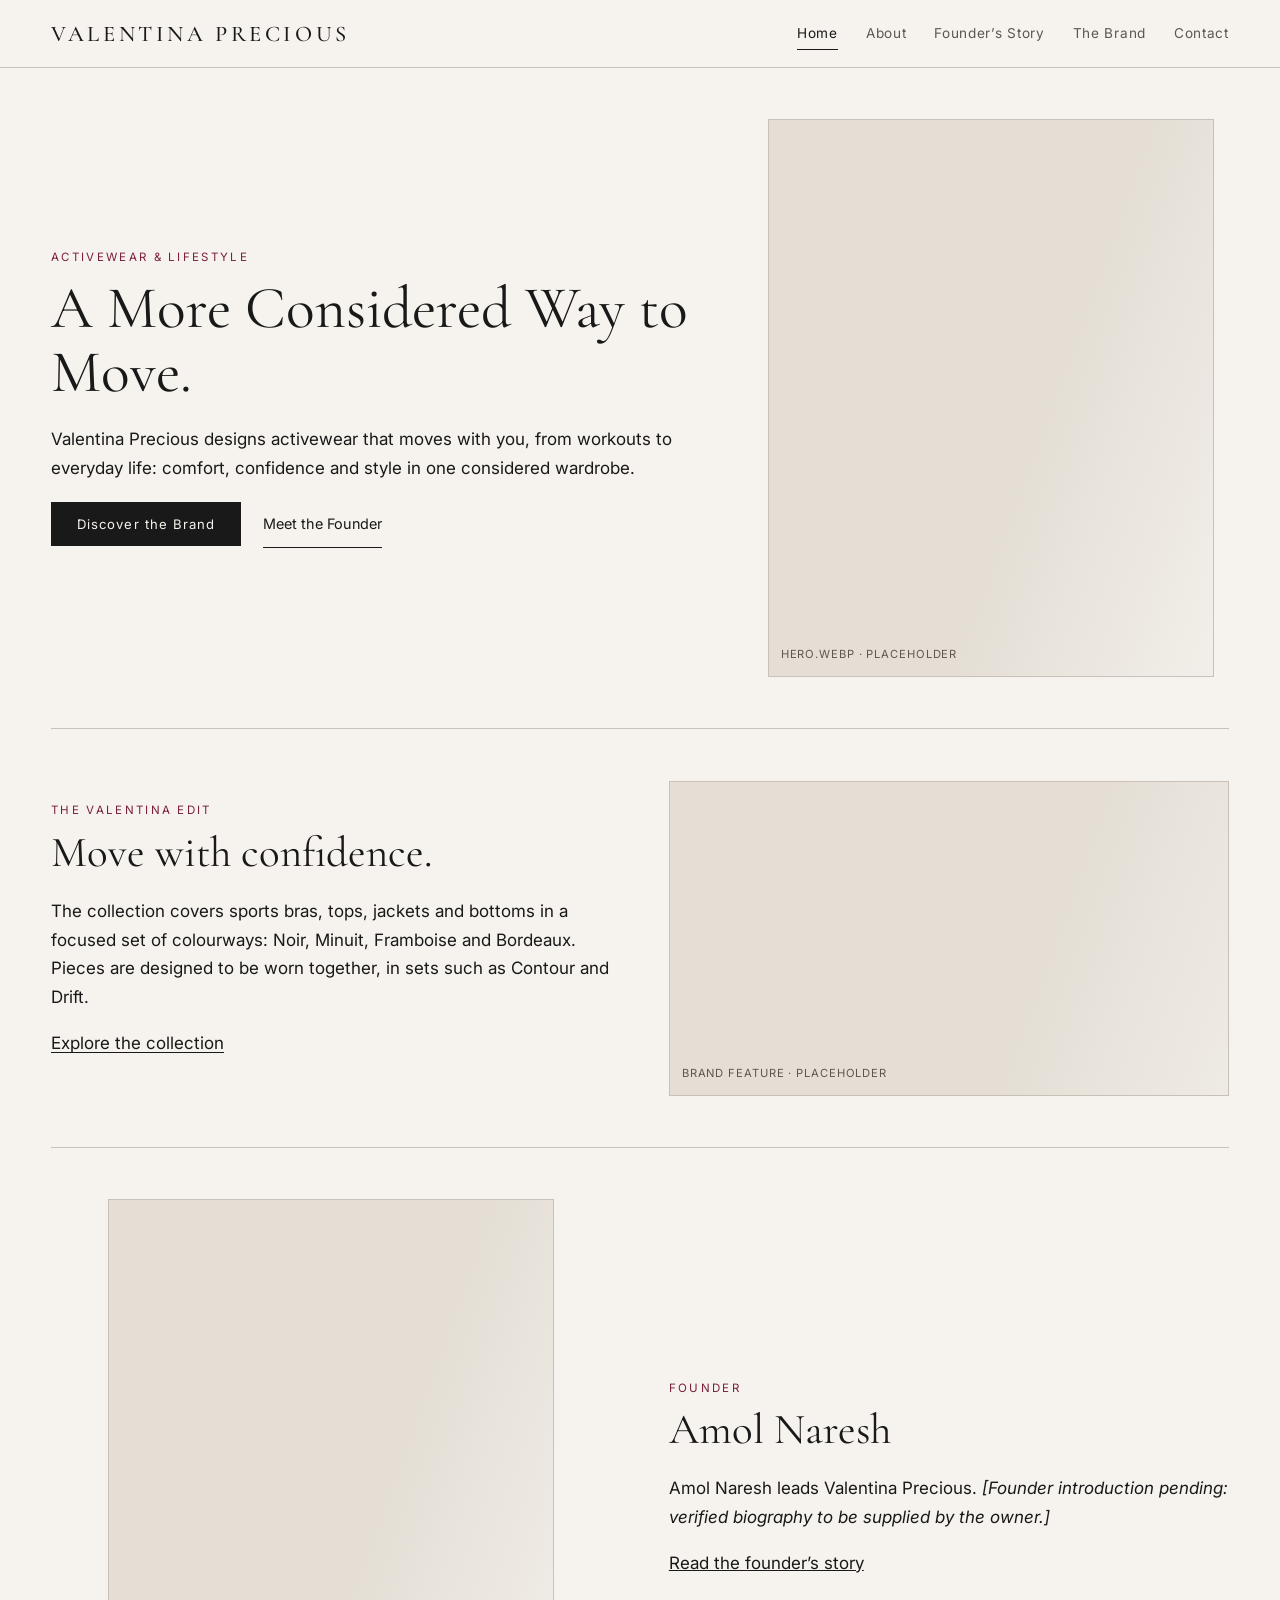
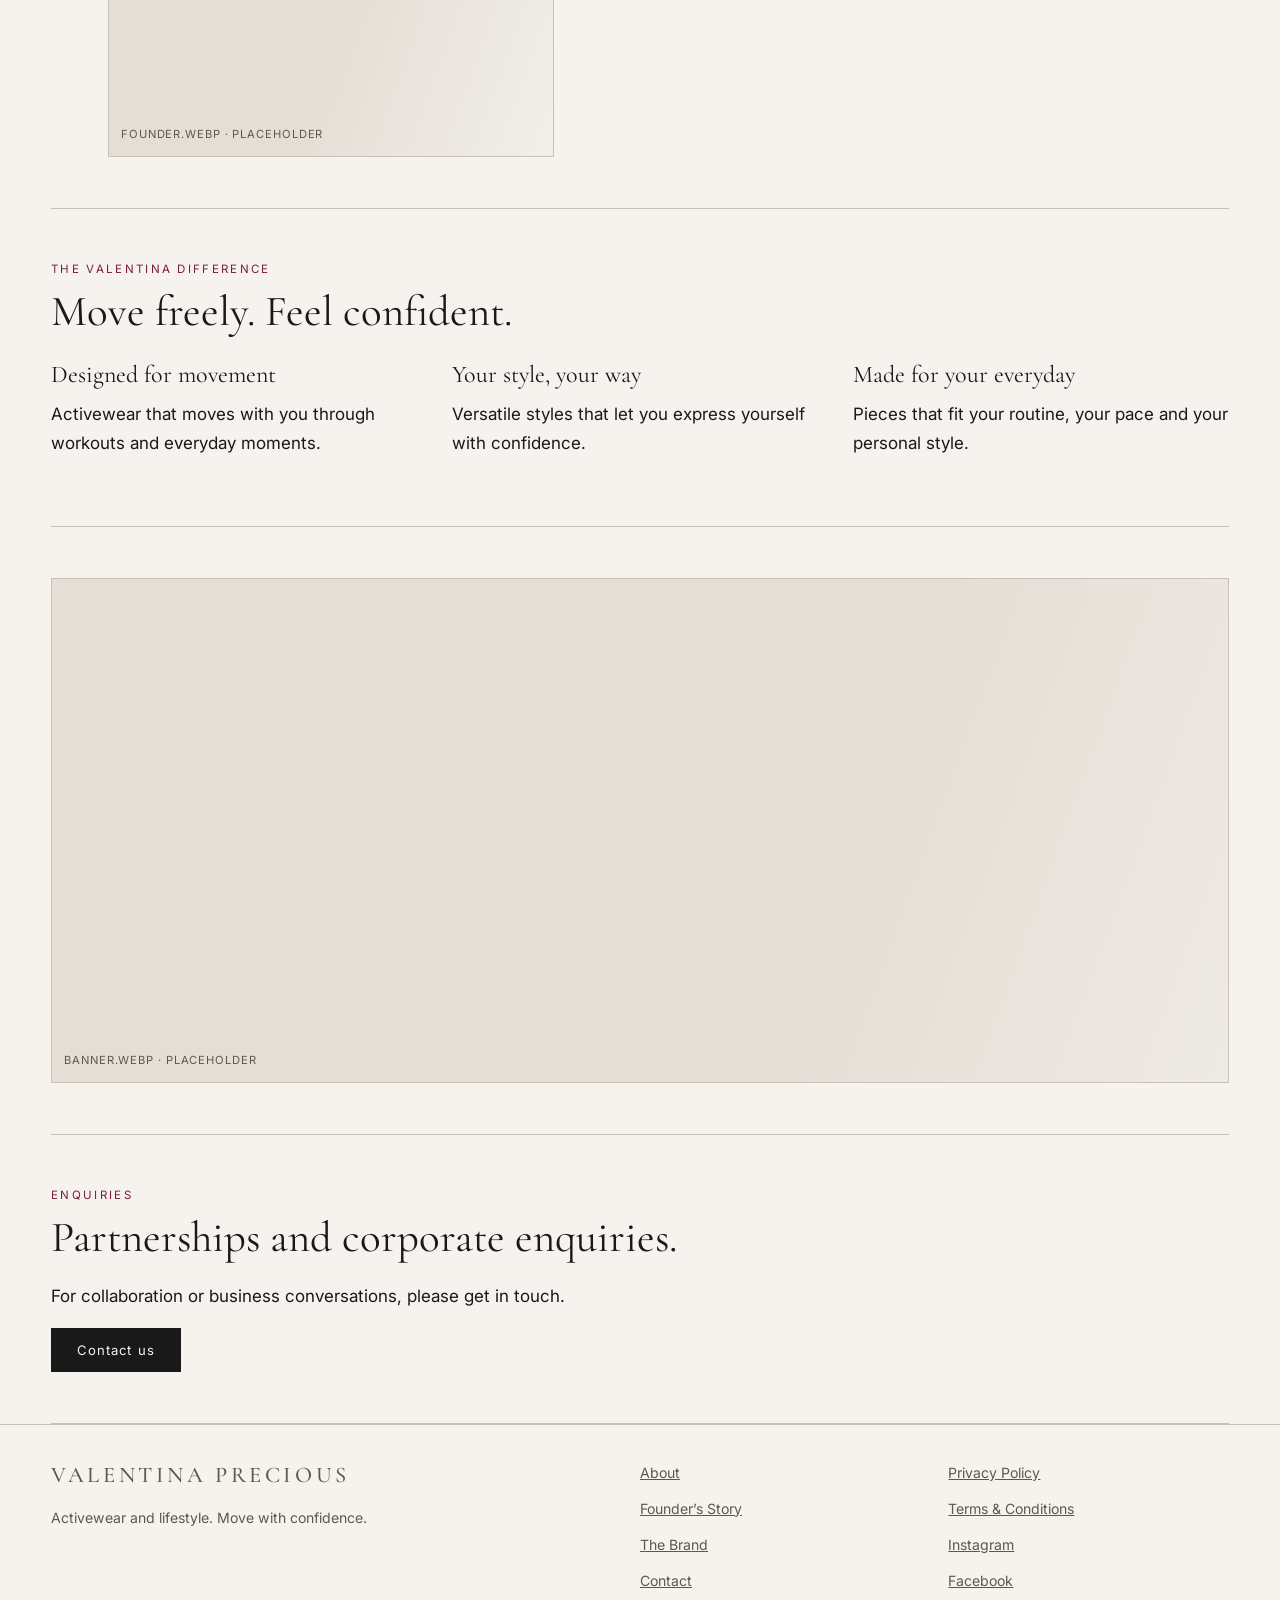
==== Valentina Precious.html @ 0e8db743 "first commit" ====
<!DOCTYPE html>
<html lang="en">
<head>
<meta charset="utf-8">
<meta name="viewport" content="width=device-width, initial-scale=1, viewport-fit=cover">
<title>Valentina Precious</title>
<meta name="description" content="Valentina Precious: activewear designed to move with you from workouts to everyday life. Founder-led by Amol Naresh.">
<link rel="stylesheet" href="https://fonts.googleapis.com/css2?family=Cormorant+Garamond:wght@400;500&family=Inter:wght@400;500&display=swap">
<style>
:root{--bg:#F6F3EE;--bg2:#FCFBF8;--ink:#191919;--mute:#5f574e;--line:#C9C1B7;--acc:#7a1f3d;--ph:#E4DED5;--pad:clamp(18px,4vw,56px);box-sizing:border-box;padding-top:env(safe-area-inset-top,0px);padding-bottom:env(safe-area-inset-bottom,0px)}
@media(prefers-color-scheme:dark){:root:not([data-theme="light"]){--bg:#171513;--bg2:#1f1c19;--ink:#F1ECE4;--mute:#b3aa9e;--line:#4a443d;--acc:#e0a3b6;--ph:#2a2622;color-scheme:dark}}
:root[data-theme="dark"]{--bg:#171513;--bg2:#1f1c19;--ink:#F1ECE4;--mute:#b3aa9e;--line:#4a443d;--acc:#e0a3b6;--ph:#2a2622;color-scheme:dark}
*{box-sizing:border-box}html{scroll-padding-top:calc(env(safe-area-inset-top,0px) + 70px);-webkit-text-size-adjust:100%}
body{margin:0;background:var(--bg);color:var(--ink);font:400 clamp(15px,.35vw + 14px,17px)/1.7 Inter,system-ui,Arial,sans-serif;overflow-x:hidden}
h1,h2,h3{font-family:"Cormorant Garamond",Georgia,serif;font-weight:400;line-height:1.08;margin:0 0 .5em;overflow-wrap:anywhere}
h1{font-size:clamp(2.1rem,min(3.4vw,7vh) + 1rem,4.2rem)}h2{font-size:clamp(1.8rem,2.6vw + .6rem,3rem)}h3{font-size:clamp(1.2rem,1vw + 1rem,1.5rem)}
a{color:inherit}p{margin:0 0 1em;max-width:62ch}img,svg{max-width:100%}
.skip{position:absolute;left:-999px}.skip:focus{left:8px;top:8px;background:var(--bg2);padding:10px;z-index:20}
:focus-visible{outline:2px solid var(--acc);outline-offset:3px}
header{position:sticky;top:env(safe-area-inset-top,0px);background:var(--bg);border-bottom:1px solid var(--line);z-index:10}
.wrap{width:100%;max-width:1360px;margin-inline:auto;padding-inline:var(--pad)}
.bar{display:flex;align-items:center;justify-content:space-between;gap:16px;padding-block:10px}
.logo{font:500 clamp(1.05rem,1vw + .8rem,1.4rem) "Cormorant Garamond",serif;letter-spacing:.16em;text-decoration:none;text-transform:uppercase;white-space:nowrap}
nav ul{display:flex;gap:clamp(14px,2.2vw,32px);list-style:none;margin:0;padding:0}
nav a{font-size:.85rem;letter-spacing:.05em;text-decoration:none;color:var(--mute);padding:12px 0;display:inline-block;white-space:nowrap}
nav a[aria-current=page]{color:var(--ink)}
#mb{display:none;min-height:44px;min-width:44px;padding:0 16px;background:none;border:1px solid var(--line);color:var(--ink);font:inherit;cursor:pointer}
@media(max-width:900px){#mb{display:block}nav{display:none;position:absolute;left:0;right:0;top:100%;background:var(--bg);border-bottom:1px solid var(--line);padding:6px var(--pad) 16px;max-height:80dvh;overflow:auto}nav.open{display:block}nav ul{flex-direction:column;gap:0}nav a{min-height:44px;width:100%;display:flex;align-items:center}}
main{display:block}
section{padding-block:clamp(24px,4vw,72px);border-bottom:1px solid var(--line)}
.grid.top{align-items:start}
.grid{display:grid;grid-template-columns:repeat(2,minmax(0,1fr));gap:clamp(24px,4.5vw,80px);align-items:center}
.grid.w{grid-template-columns:minmax(0,1.15fr) minmax(0,.85fr)}
.grid>*{min-width:0}
@media(max-width:760px){.grid,.grid.w{grid-template-columns:minmax(0,1fr)}}
.ph{background:var(--ph);display:flex;align-items:flex-end;padding:12px;font-size:.7rem;letter-spacing:.08em;color:var(--mute);text-transform:uppercase;width:100%;border:1px solid var(--line)}
.r169{aspect-ratio:16/9}.r219{aspect-ratio:21/9}.r45{aspect-ratio:4/5;max-width:min(100%,max(240px,calc(62vh*.8)));margin-inline:auto}
@media(max-width:760px){.r45{max-width:min(100%,420px)}}
.eyebrow{font-size:.72rem;letter-spacing:.2em;text-transform:uppercase;color:var(--acc);margin-bottom:1.1em}
.btn{display:inline-flex;align-items:center;min-height:44px;padding:10px 26px;background:var(--ink);color:var(--bg);text-decoration:none;font-size:.82rem;letter-spacing:.08em;border:0;cursor:pointer;font-family:inherit}
.lnk{margin-left:22px;font-size:.9rem;display:inline-block;padding:12px 0}
@media(max-width:420px){.lnk{margin:8px 0 0;display:block}}
.note{border-left:2px solid var(--acc);padding:6px 16px;color:var(--mute);font-size:.88rem;margin:1.4em 0}
.cards{display:grid;grid-template-columns:repeat(auto-fill,minmax(min(100%,230px),1fr));gap:clamp(16px,2vw,28px);margin-top:28px}
.card{text-decoration:none;display:block}.card .ph{aspect-ratio:4/5}
.card h3{margin:14px 0 2px;font-size:1.25rem}.card span{display:block;font-size:.84rem;color:var(--mute)}
.pills{display:flex;flex-wrap:wrap;gap:10px;margin:0 0 1.2em;padding:0;list-style:none}.pills li{border:1px solid var(--line);padding:4px 14px;font-size:.82rem}
label{display:block;font-size:.85rem;margin:16px 0 6px}
input,select,textarea{width:100%;min-height:44px;padding:10px 12px;border:1px solid var(--line);background:var(--bg2);color:var(--ink);font:inherit;font-size:16px;border-radius:0}
.err{color:#b3261e;font-size:.82rem;min-height:1em}@media(prefers-color-scheme:dark){.err{color:#ff8a80}}
.hp{position:absolute;left:-9999px}
footer{border-top:1px solid var(--line)}
.fg{display:grid;grid-template-columns:2fr 1fr 1fr;gap:28px;padding-block:44px;font-size:.88rem;color:var(--mute)}
@media(max-width:760px){.fg{grid-template-columns:minmax(0,1fr)}}
.fg ul{list-style:none;padding:0;margin:0}.fg a{display:inline-block;padding:6px 0}
.view{display:none}.view.on{display:block}
@media(prefers-reduced-motion:no-preference){.view.on{animation:f .5s ease}@keyframes f{from{opacity:0}to{opacity:1}}}
.eyebrow{margin-bottom:.7em}h1{margin-bottom:.35em}.note{margin:1em 0}label{margin:12px 0 4px}.fg{padding-block:30px}
@media(min-width:1700px){.wrap{max-width:1480px}}
@media(min-width:900px) and (max-height:780px){.r45{max-width:max(220px,calc(52vh*.8))}h1{font-size:clamp(2rem,6vh + .6rem,3.4rem)}section{padding-block:24px}}
header{transition:box-shadow .4s}header.scrolled{box-shadow:0 10px 26px -20px rgba(0,0,0,.55)}.bar{transition:padding .35s}header.scrolled .bar{padding-block:5px}
.logo{transition:letter-spacing .5s cubic-bezier(.2,.7,.2,1)}.logo:hover{letter-spacing:.2em}
nav a{position:relative;transition:color .3s}nav a::after{content:"";position:absolute;left:0;right:0;bottom:7px;height:1px;background:currentColor;transform:scaleX(0);transform-origin:left;transition:transform .5s cubic-bezier(.2,.7,.2,1)}nav a:hover{color:var(--ink)}nav a:hover::after,nav a[aria-current=page]::after{transform:scaleX(1)}
main p a,.lnk{text-decoration:none;background:linear-gradient(currentColor,currentColor) 0 100%/100% 1px no-repeat;transition:background-size .45s,color .3s}main p a:hover,.lnk:hover{color:var(--acc);background-size:30% 1px}
.btn{transition:background .35s,transform .35s cubic-bezier(.2,.7,.2,1),box-shadow .35s}.btn:hover{background:var(--acc);transform:translateY(-2px);box-shadow:0 12px 26px -14px rgba(0,0,0,.5)}.btn:active{transform:none}
.card .ph{transition:transform .6s cubic-bezier(.2,.7,.2,1),box-shadow .6s}.card:hover .ph,.card:focus-visible .ph{transform:translateY(-6px);box-shadow:0 22px 34px -22px rgba(0,0,0,.45)}.card h3{transition:color .3s}.card:hover h3{color:var(--acc)}
.pills li{transition:background .3s,color .3s,border-color .3s}.pills li:hover{background:var(--ink);color:var(--bg);border-color:var(--ink)}
input,select,textarea{transition:border-color .3s,box-shadow .3s}input:focus,select:focus,textarea:focus{border-color:var(--acc);box-shadow:0 0 0 3px color-mix(in srgb,var(--acc) 20%,transparent);outline:0}
.js .rv{opacity:0;transform:translateY(20px);transition:opacity 1s cubic-bezier(.2,.7,.2,1),transform 1s cubic-bezier(.2,.7,.2,1)}.js .rv.in{opacity:1;transform:none}
@media(prefers-reduced-motion:no-preference){.ph{background:linear-gradient(110deg,var(--ph) 30%,color-mix(in srgb,var(--ph),var(--bg2) 55%) 50%,var(--ph) 70%);background-size:240% 100%;animation:sh 7s ease-in-out infinite}@keyframes sh{0%,100%{background-position:100% 0}50%{background-position:0 0}}}
@media(prefers-reduced-motion:reduce){.js .rv{opacity:1;transform:none;transition:none}*{transition-duration:.01ms!important}}
</style>
<script>document.documentElement.className+=" js"</script>
</head>
<body>
<a class="skip" href="#main">Skip to content</a>
<header><div class="wrap bar"><a class="logo" href="#home">Valentina Precious</a>
<button id="mb" aria-expanded="false" aria-controls="nav">Menu</button>
<nav id="nav" aria-label="Primary"><ul>
<li><a href="#home" data-r="home">Home</a></li><li><a href="#about" data-r="about">About</a></li><li><a href="#founder" data-r="founder">Founder’s Story</a></li><li><a href="#brand" data-r="brand">The Brand</a></li><li><a href="#contact" data-r="contact">Contact</a></li></ul></nav></div></header>

<main id="main" tabindex="-1"><div class="wrap">

<div class="view" id="v-home">
<section><div class="grid w"><div><p class="eyebrow">Activewear &amp; lifestyle</p><h1>A More Considered Way to Move.</h1><p>Valentina Precious designs activewear that moves with you, from workouts to everyday life: comfort, confidence and style in one considered wardrobe.</p><a class="btn" href="#about">Discover the Brand</a><a class="lnk" href="#founder">Meet the Founder</a></div>
<div class="ph r45" role="img" aria-label="Placeholder for hero.webp">hero.webp · placeholder</div></div></section>
<section><div class="grid"><div><p class="eyebrow">The Valentina Edit</p><h2>Move with confidence.</h2><p>The collection covers sports bras, tops, jackets and bottoms in a focused set of colourways: Noir, Minuit, Framboise and Bordeaux. Pieces are designed to be worn together, in sets such as Contour and Drift.</p><p><a href="#brand">Explore the collection</a></p></div><div class="ph r169" role="img" aria-label="Placeholder for brand feature image">brand feature · placeholder</div></div></section>
<section><div class="grid"><div class="ph r45" role="img" aria-label="Placeholder for founder portrait">founder.webp · placeholder</div><div><p class="eyebrow">Founder</p><h2>Amol Naresh</h2><p>Amol Naresh leads Valentina Precious. <em>[Founder introduction pending: verified biography to be supplied by the owner.]</em></p><a href="#founder">Read the founder’s story</a></div></div></section>
<section><p class="eyebrow">The Valentina difference</p><h2>Move freely. Feel confident.</h2>
<div class="cards" style="grid-template-columns:repeat(auto-fit,minmax(min(100%,240px),1fr))"><div><h3>Designed for movement</h3><p>Activewear that moves with you through workouts and everyday moments.</p></div><div><h3>Your style, your way</h3><p>Versatile styles that let you express yourself with confidence.</p></div><div><h3>Made for your everyday</h3><p>Pieces that fit your routine, your pace and your personal style.</p></div></div></section>
<section><div class="ph r219" role="img" aria-label="Decorative placeholder for banner.webp" aria-hidden="true">banner.webp · placeholder</div></section>
<section><p class="eyebrow">Enquiries</p><h2>Partnerships and corporate enquiries.</h2><p>For collaboration or business conversations, please get in touch.</p><a class="btn" href="#contact">Contact us</a></section>
</div>

<div class="view" id="v-about"><section><div class="grid top"><div><p class="eyebrow">About us</p><h1>About Valentina Precious</h1><p>Valentina Precious is an activewear and lifestyle brand built around one idea: clothing that supports you from your workout to the rest of your day. Its own words are “comfort, confidence, and style”.</p><p>The range is deliberately focused: sports bras, tops, jackets and bottoms, grouped into sets so pieces can be mixed and matched. Signature collections include the Contour and Drift sets.</p><p>The brand is led by founder Amol Naresh. <em>[Further purpose and positioning copy pending verified material from the owner.]</em></p><p>This site presents the brand and its people. Products, sizing and orders live at <a href="https://valentinaprecious.com/" target="_blank" rel="noopener">valentinaprecious.com</a>.</p></div><div class="ph r45" role="img" aria-label="Placeholder for philosophy.webp">philosophy.webp · placeholder</div></div></section></div>

<div class="view" id="v-founder"><section><div class="grid top"><div class="ph r45" role="img" aria-label="Placeholder: founder portrait to be supplied">founder.webp · placeholder</div><div><p class="eyebrow">Founder’s story</p><h1>Amol Naresh</h1><p class="note">Public sources do not yet describe the founder’s background, so nothing here is invented. Sections below await verified information from Amol Naresh.</p>
<h3>Vision</h3><p>[Pending.]</p><h3>Connection to the brand</h3><p>[Pending.]</p><h3>Journey and aspirations</h3><p>[Pending.]</p></div></div></section></div>

<div class="view" id="v-brand"><section><p class="eyebrow">The brand</p><h1>The Valentina collection</h1>
<p>Four categories, designed to work together. Prices are as listed on the official store (Rs.) and may change; each card opens the product page.</p>
<ul class="pills"><li>Sports Bra</li><li>Top</li><li>Jacket</li><li>Bottom</li></ul>
<p><a class="btn" href="https://valentinaprecious.com/collections/all" target="_blank" rel="noopener">Shop at valentinaprecious.com</a></p>
<div class="cards">
<a class="card" href="https://valentinaprecious.com/products/the-contour-jacket" target="_blank" rel="noopener"><div class="ph" role="img" aria-label="Placeholder for The Contour Jacket photo">photo pending</div><h3>The Contour Jacket</h3><span>Rs. 4,999 · Noir, Minuit, Framboise</span></a>
<a class="card" href="https://valentinaprecious.com/products/the-contour-bra" target="_blank" rel="noopener"><div class="ph" role="img" aria-label="Placeholder for The Contour Bra photo">photo pending</div><h3>The Contour Bra</h3><span>Rs. 2,499 · Noir, Minuit, Framboise</span></a>
<a class="card" href="https://valentinaprecious.com/products/the-contour-legging" target="_blank" rel="noopener"><div class="ph" role="img" aria-label="Placeholder for The Contour Legging photo">photo pending</div><h3>The Contour Legging</h3><span>Rs. 3,999 · Noir, Minuit, Framboise</span></a>
<a class="card" href="https://valentinaprecious.com/products/the-contour-short" target="_blank" rel="noopener"><div class="ph" role="img" aria-label="Placeholder for The Contour Short photo">photo pending</div><h3>The Contour Short</h3><span>Rs. 1,499 · Noir, Minuit, Framboise</span></a>
<a class="card" href="https://valentinaprecious.com/products/the-wide-leg-pant" target="_blank" rel="noopener"><div class="ph" role="img" aria-label="Placeholder for The Wide-Leg Pant photo">photo pending</div><h3>The Wide-Leg Pant</h3><span>Rs. 3,999 · Noir, Minuit, Bordeaux</span></a>
<a class="card" href="https://valentinaprecious.com/products/the-drift-bra" target="_blank" rel="noopener"><div class="ph" role="img" aria-label="Placeholder for The Drift Bra photo">photo pending</div><h3>The Drift Bra</h3><span>Rs. 2,499 · Noir, Minuit, Framboise</span></a>
<a class="card" href="https://valentinaprecious.com/products/the-drift-tee" target="_blank" rel="noopener"><div class="ph" role="img" aria-label="Placeholder for The Drift Tee photo">photo pending</div><h3>The Drift Tee</h3><span>Rs. 1,799 · Noir, Minuit, Framboise</span></a>
<a class="card" href="https://valentinaprecious.com/products/the-drift-vest" target="_blank" rel="noopener"><div class="ph" role="img" aria-label="Placeholder for The Drift Vest photo">photo pending</div><h3>The Drift Vest</h3><span>Rs. 1,799 · Noir, Minuit, Framboise</span></a>
<a class="card" href="https://valentinaprecious.com/products/the-drift-short" target="_blank" rel="noopener"><div class="ph" role="img" aria-label="Placeholder for The Drift Short photo">photo pending</div><h3>The Drift Short</h3><span>Rs. 1,499 · Noir, Minuit, Framboise</span></a></div>
<p class="note">Real product photography will replace these blocks once the approved images are supplied. No AI-generated images appear on this page.</p>
<p>Official profiles: <a href="https://www.instagram.com/valentina.precious.lifestyle/" target="_blank" rel="noopener">Instagram</a> · <a href="https://www.facebook.com/profile.php?id=61590110867757" target="_blank" rel="noopener">Facebook</a></p></section></div>

<div class="view" id="v-contact"><section><div class="grid top"><div><p class="eyebrow">Contact us</p><h1>Corporate enquiries</h1><form id="f" novalidate>
<div class="hp" aria-hidden="true"><label>Leave blank<input name="website" tabindex="-1" autocomplete="off"></label></div>
<label for="n">Name</label><input id="n" name="name" autocomplete="name"><div class="err" id="e-n"></div>
<label for="e">Email</label><input id="e" name="email" type="email" autocomplete="email"><div class="err" id="e-e"></div>
<label for="t">Enquiry type</label><select id="t" name="type"><option value="">Select…</option><option>Partnership</option><option>Press</option><option>General</option></select><div class="err" id="e-t"></div>
<label for="m">Message</label><textarea id="m" name="message" rows="6"></textarea><div class="err" id="e-m"></div>
<p style="margin-top:16px"><button class="btn" type="submit">Send enquiry</button></p><p id="st" role="status" class="note" hidden></p></form></div>
<div style="padding-top:clamp(0px,4vw,70px)"><p>For orders, sizing and delivery, use the store’s <a href="https://valentinaprecious.com/pages/contact" target="_blank" rel="noopener">contact page</a>.</p><p>Official profiles:<br><a href="https://www.instagram.com/valentina.precious.lifestyle/" target="_blank" rel="noopener">Instagram</a><br><a href="https://www.facebook.com/profile.php?id=61590110867757" target="_blank" rel="noopener">Facebook</a></p><p class="note">Business email and phone: [pending verification].</p></div></div></section></div>

<div class="view" id="v-privacy"><section><p class="eyebrow">Legal</p><h1>Privacy Policy</h1>
<p class="note">Draft: requires legal review and confirmed business details. Store purchases are covered by the <a href="https://valentinaprecious.com/policies/privacy-policy" target="_blank" rel="noopener">store’s own privacy policy</a>.</p>
<h3>Information collected</h3><p>Through the enquiry form: name, email address, enquiry type and message.</p><h3>Use</h3><p>To respond to your enquiry.</p>
<h3>Storage, sharing and retention</h3><p>[Pending: depends on the form service, retention period and processors.]</p>
<h3>Security</h3><p>Reasonable measures are used to protect information; no method of transmission is completely secure.</p>
<h3>Your rights</h3><p>[Pending legal review: rights depend on jurisdiction.]</p>
<h3>Cookies and analytics</h3><p>This site does not currently use cookies or analytics.</p><h3>Contact</h3><p>[Business contact and legal entity pending.]</p></section></div>

<div class="view" id="v-terms"><section><p class="eyebrow">Legal</p><h1>Terms &amp; Conditions</h1>
<p class="note">Draft: requires legal review. Legal entity and governing jurisdiction are not yet confirmed. Purchases follow the store’s <a href="https://valentinaprecious.com/policies/refund-policy" target="_blank" rel="noopener">refund</a> and <a href="https://valentinaprecious.com/policies/shipping-policy" target="_blank" rel="noopener">shipping</a> policies.</p>
<h3>Website use</h3><p>This site provides information about Valentina Precious.</p>
<h3>Intellectual property</h3><p>Content, imagery and marks belong to their owners and may not be reused without permission.</p>
<h3>Third-party links</h3><p>Linked sites, including the online store, are outside this site’s control.</p>
<h3>Acceptable use</h3><p>Do not misuse the site or attempt to disrupt it.</p>
<h3>Limitation of liability</h3><p>[Pending legal review.]</p><h3>Contact</h3><p>[Pending.]</p></section></div>

</div></main>
<footer><div class="wrap fg"><div><a class="logo" href="#home">Valentina Precious</a><p style="margin-top:12px">Activewear and lifestyle. Move with confidence.</p></div>
<ul><li><a href="#about">About</a></li><li><a href="#founder">Founder’s Story</a></li><li><a href="#brand">The Brand</a></li><li><a href="#contact">Contact</a></li></ul>
<ul><li><a href="#privacy">Privacy Policy</a></li><li><a href="#terms">Terms &amp; Conditions</a></li><li><a href="https://www.instagram.com/valentina.precious.lifestyle/" target="_blank" rel="noopener">Instagram</a></li><li><a href="https://www.facebook.com/profile.php?id=61590110867757" target="_blank" rel="noopener">Facebook</a></li></ul></div></footer>

<script>
var FORM_ACTION="";
var T={home:"Valentina Precious",about:"About | Valentina Precious",founder:"Founder’s Story | Valentina Precious",brand:"The Brand | Valentina Precious",contact:"Contact | Valentina Precious",privacy:"Privacy Policy | Valentina Precious",terms:"Terms & Conditions | Valentina Precious"};
function route(){var h=(location.hash||"#home").slice(1);if(!T[h])h="home";
document.querySelectorAll(".view").forEach(function(v){v.classList.toggle("on",v.id==="v-"+h)});
document.querySelectorAll("nav a").forEach(function(a){a.removeAttribute("aria-current");if(a.dataset.r===h)a.setAttribute("aria-current","page")});
document.title=T[h];document.getElementById("nav").classList.remove("open");document.getElementById("mb").setAttribute("aria-expanded","false");window.scrollTo(0,0)}
window.addEventListener("hashchange",route);route();
(function(){var els=document.querySelectorAll(".view section > *:not(.grid),.grid > *,.cards > *");els.forEach(function(e){e.classList.add("rv")});
var H=document.querySelector("header");addEventListener("scroll",function(){H.classList.toggle("scrolled",scrollY>8)},{passive:true});
if(!("IntersectionObserver" in window)){els.forEach(function(e){e.classList.add("in")});return}
var io=new IntersectionObserver(function(en){en.forEach(function(x){if(!x.isIntersecting)return;var t=x.target,i=[].indexOf.call(t.parentNode.children,t);t.style.transitionDelay=Math.min(i,5)*90+"ms";t.classList.add("in");io.unobserve(t);setTimeout(function(){t.style.transitionDelay=""},1500)})},{threshold:.1,rootMargin:"0px 0px -5% 0px"});
els.forEach(function(e){io.observe(e)})})();
document.getElementById("mb").onclick=function(){var o=document.getElementById("nav").classList.toggle("open");this.setAttribute("aria-expanded",o)};
document.getElementById("f").addEventListener("submit",function(ev){ev.preventDefault();var f=ev.target,ok=true;
function chk(id,c,msg){var e=document.getElementById("e-"+id);e.textContent=c?"":msg;if(!c)ok=false}
chk("n",f.name.value.trim(),"Please enter your name.");
chk("e",/^[^@\s]+@[^@\s]+\.[^@\s]+$/.test(f.email.value),"Please enter a valid email address.");
chk("t",f.type.value,"Please choose an enquiry type.");
chk("m",f.message.value.trim().length>9,"Please write a message of at least 10 characters.");
var st=document.getElementById("st");if(!ok)return;if(f.website.value)return;
st.hidden=false;
if(!FORM_ACTION){st.textContent="Form delivery is not yet connected, so your message has not been sent.";return}
fetch(FORM_ACTION,{method:"POST",body:new FormData(f),headers:{Accept:"application/json"}}).then(function(r){st.textContent=r.ok?"Thank you. Your enquiry has been sent.":"Sorry, sending failed. Please try again later.";if(r.ok)f.reset()}).catch(function(){st.textContent="Sorry, sending failed. Please try again later."})});
</script>
</body>
</html>
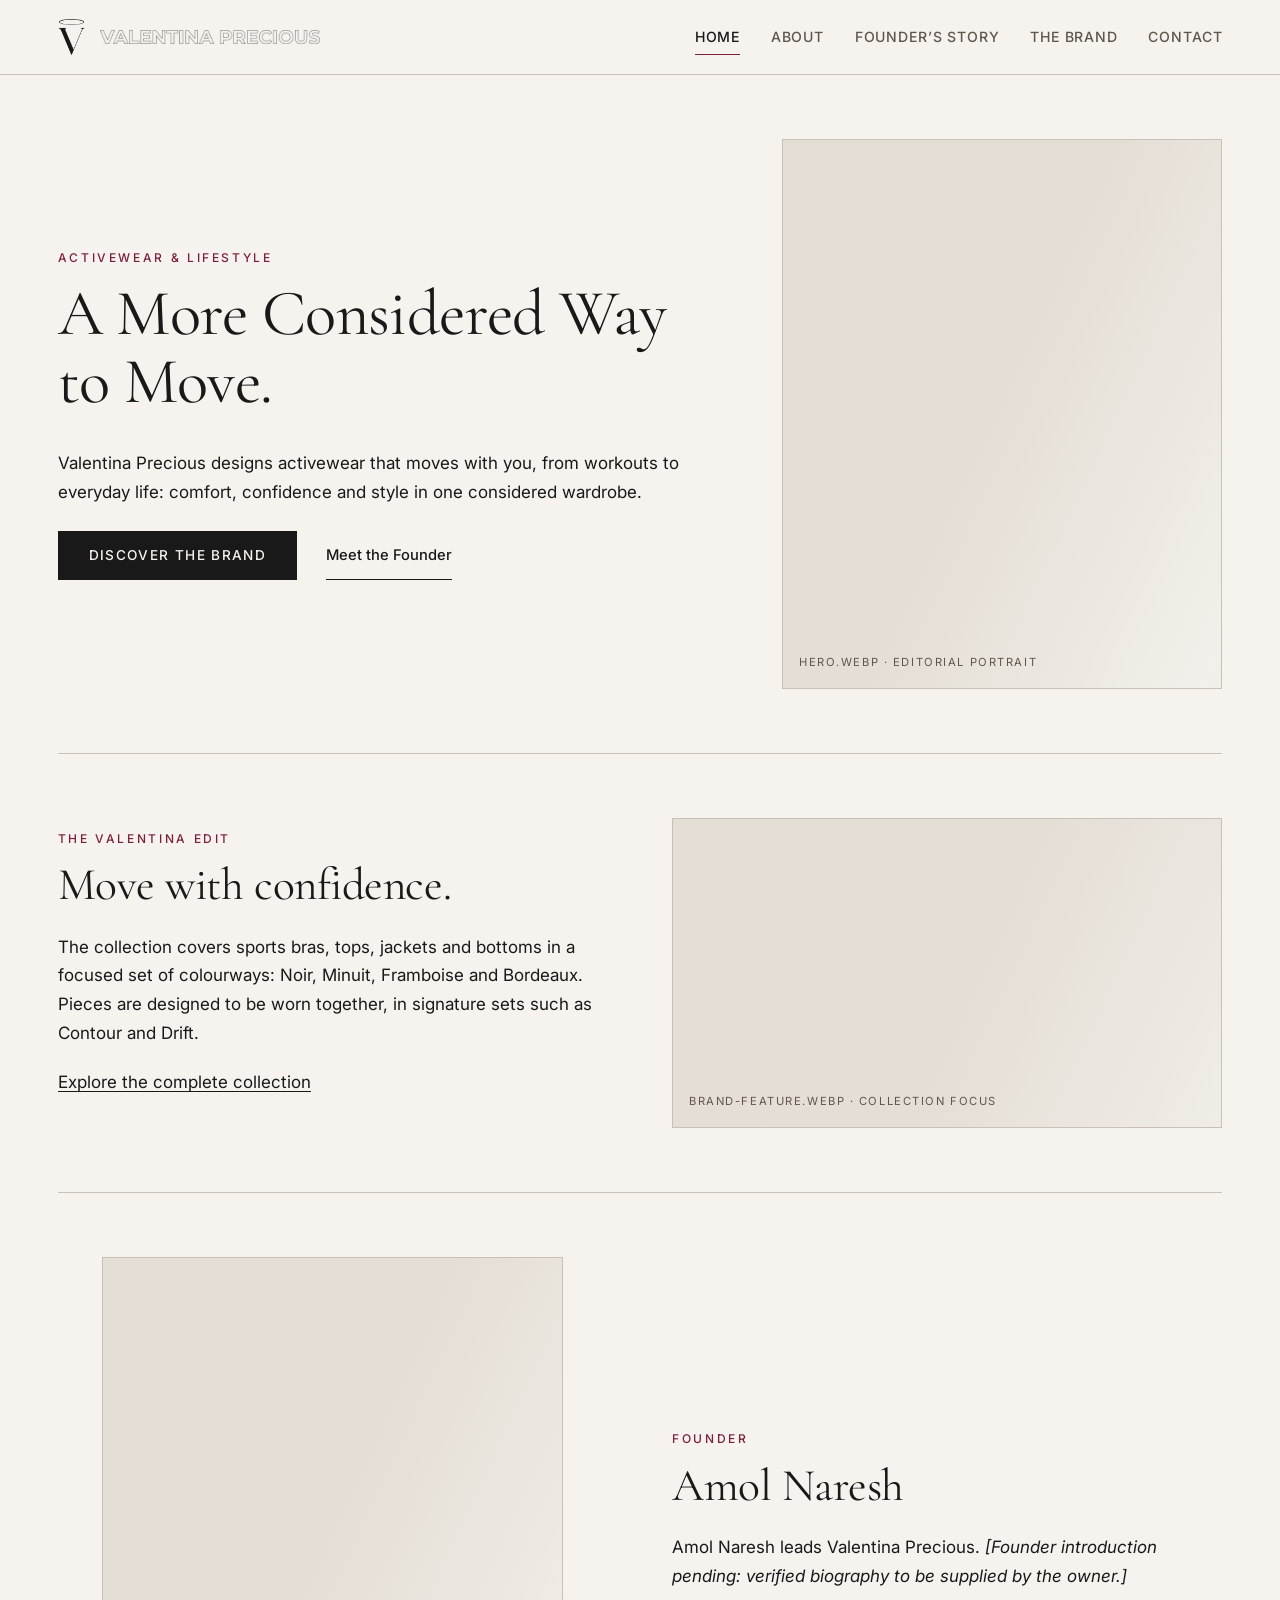
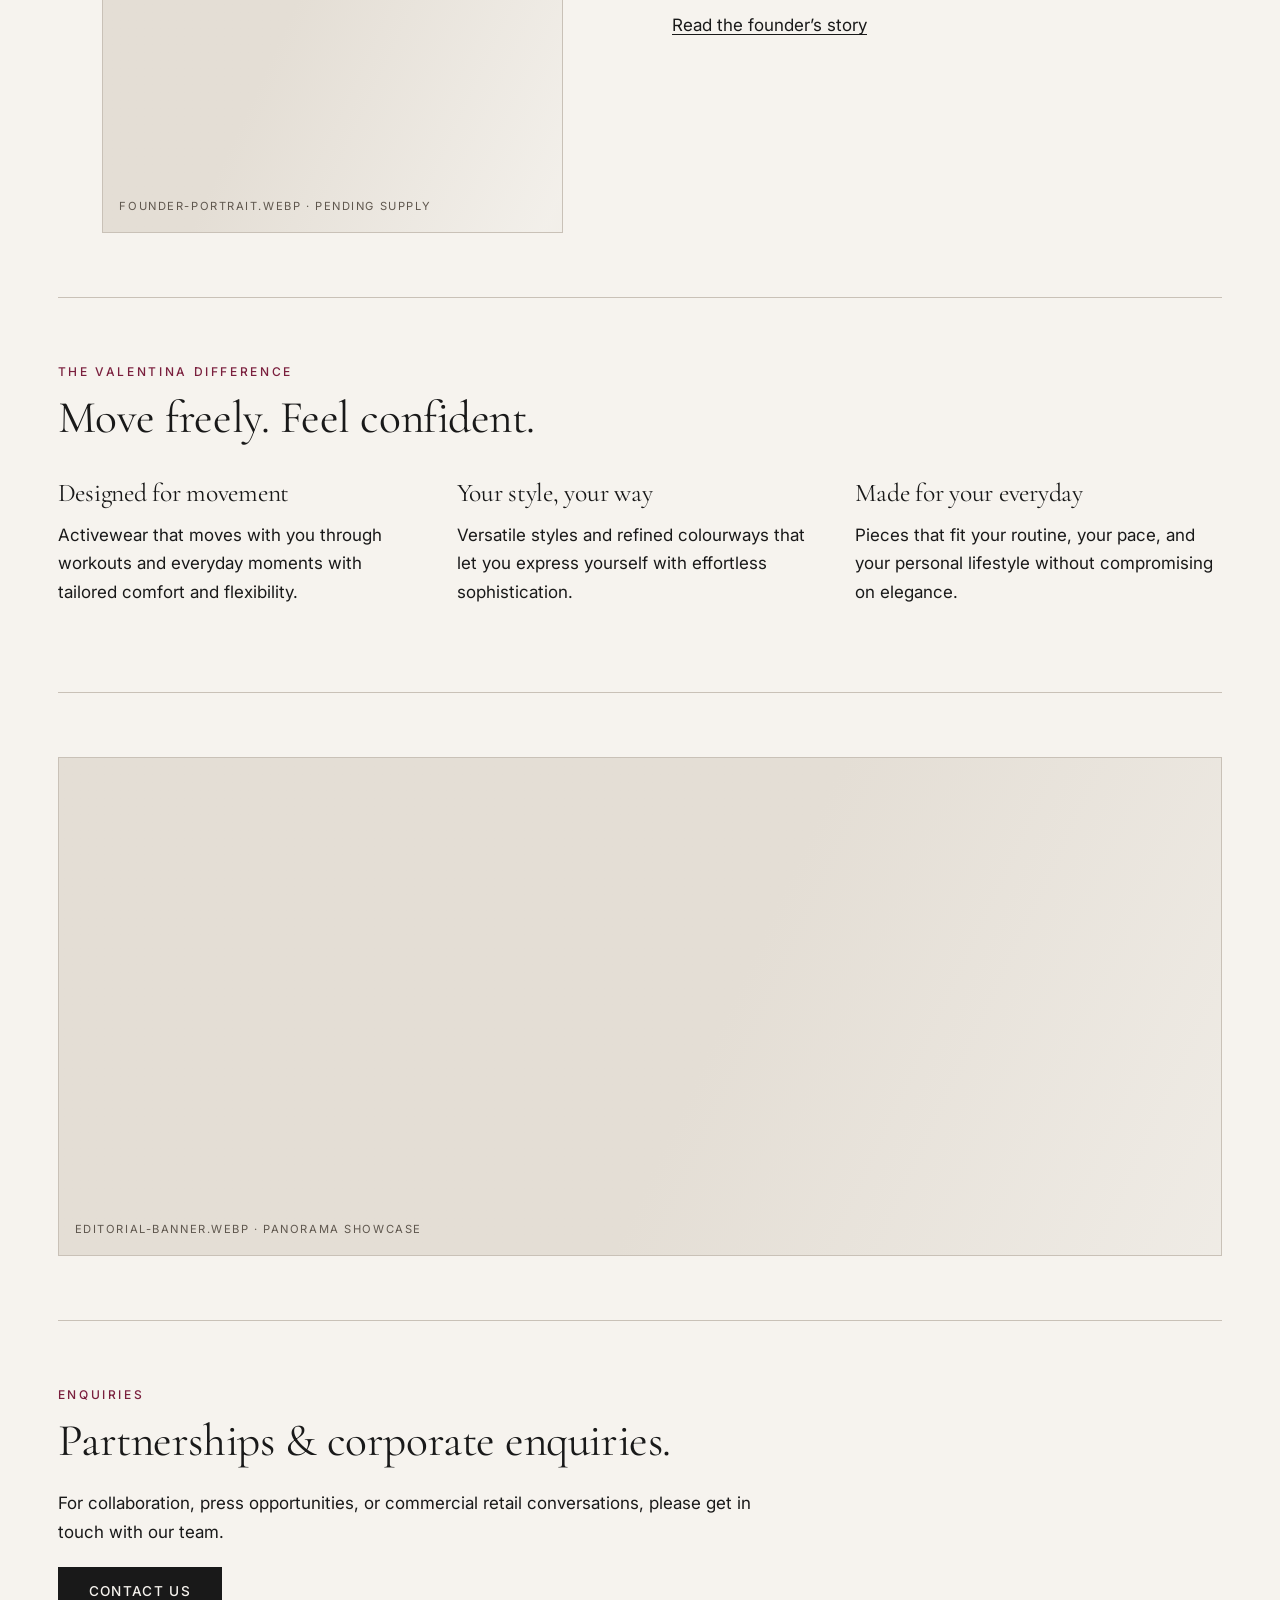
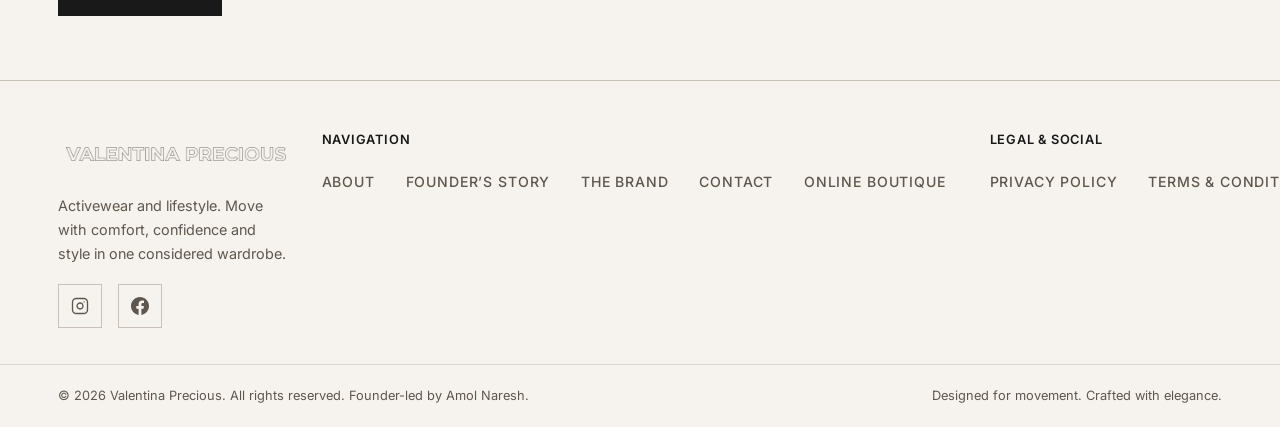
==== commit 7289abb5: "project doc" ====
--- a/Valentina Precious.html
+++ b/Valentina Precious.html
@@ -1,173 +1,16 @@
 <!DOCTYPE html>
 <html lang="en">
 <head>
-<meta charset="utf-8">
-<meta name="viewport" content="width=device-width, initial-scale=1, viewport-fit=cover">
-<title>Valentina Precious</title>
-<meta name="description" content="Valentina Precious: activewear designed to move with you from workouts to everyday life. Founder-led by Amol Naresh.">
-<link rel="stylesheet" href="https://fonts.googleapis.com/css2?family=Cormorant+Garamond:wght@400;500&family=Inter:wght@400;500&display=swap">
-<style>
-:root{--bg:#F6F3EE;--bg2:#FCFBF8;--ink:#191919;--mute:#5f574e;--line:#C9C1B7;--acc:#7a1f3d;--ph:#E4DED5;--pad:clamp(18px,4vw,56px);box-sizing:border-box;padding-top:env(safe-area-inset-top,0px);padding-bottom:env(safe-area-inset-bottom,0px)}
-@media(prefers-color-scheme:dark){:root:not([data-theme="light"]){--bg:#171513;--bg2:#1f1c19;--ink:#F1ECE4;--mute:#b3aa9e;--line:#4a443d;--acc:#e0a3b6;--ph:#2a2622;color-scheme:dark}}
-:root[data-theme="dark"]{--bg:#171513;--bg2:#1f1c19;--ink:#F1ECE4;--mute:#b3aa9e;--line:#4a443d;--acc:#e0a3b6;--ph:#2a2622;color-scheme:dark}
-*{box-sizing:border-box}html{scroll-padding-top:calc(env(safe-area-inset-top,0px) + 70px);-webkit-text-size-adjust:100%}
-body{margin:0;background:var(--bg);color:var(--ink);font:400 clamp(15px,.35vw + 14px,17px)/1.7 Inter,system-ui,Arial,sans-serif;overflow-x:hidden}
-h1,h2,h3{font-family:"Cormorant Garamond",Georgia,serif;font-weight:400;line-height:1.08;margin:0 0 .5em;overflow-wrap:anywhere}
-h1{font-size:clamp(2.1rem,min(3.4vw,7vh) + 1rem,4.2rem)}h2{font-size:clamp(1.8rem,2.6vw + .6rem,3rem)}h3{font-size:clamp(1.2rem,1vw + 1rem,1.5rem)}
-a{color:inherit}p{margin:0 0 1em;max-width:62ch}img,svg{max-width:100%}
-.skip{position:absolute;left:-999px}.skip:focus{left:8px;top:8px;background:var(--bg2);padding:10px;z-index:20}
-:focus-visible{outline:2px solid var(--acc);outline-offset:3px}
-header{position:sticky;top:env(safe-area-inset-top,0px);background:var(--bg);border-bottom:1px solid var(--line);z-index:10}
-.wrap{width:100%;max-width:1360px;margin-inline:auto;padding-inline:var(--pad)}
-.bar{display:flex;align-items:center;justify-content:space-between;gap:16px;padding-block:10px}
-.logo{font:500 clamp(1.05rem,1vw + .8rem,1.4rem) "Cormorant Garamond",serif;letter-spacing:.16em;text-decoration:none;text-transform:uppercase;white-space:nowrap}
-nav ul{display:flex;gap:clamp(14px,2.2vw,32px);list-style:none;margin:0;padding:0}
-nav a{font-size:.85rem;letter-spacing:.05em;text-decoration:none;color:var(--mute);padding:12px 0;display:inline-block;white-space:nowrap}
-nav a[aria-current=page]{color:var(--ink)}
-#mb{display:none;min-height:44px;min-width:44px;padding:0 16px;background:none;border:1px solid var(--line);color:var(--ink);font:inherit;cursor:pointer}
-@media(max-width:900px){#mb{display:block}nav{display:none;position:absolute;left:0;right:0;top:100%;background:var(--bg);border-bottom:1px solid var(--line);padding:6px var(--pad) 16px;max-height:80dvh;overflow:auto}nav.open{display:block}nav ul{flex-direction:column;gap:0}nav a{min-height:44px;width:100%;display:flex;align-items:center}}
-main{display:block}
-section{padding-block:clamp(24px,4vw,72px);border-bottom:1px solid var(--line)}
-.grid.top{align-items:start}
-.grid{display:grid;grid-template-columns:repeat(2,minmax(0,1fr));gap:clamp(24px,4.5vw,80px);align-items:center}
-.grid.w{grid-template-columns:minmax(0,1.15fr) minmax(0,.85fr)}
-.grid>*{min-width:0}
-@media(max-width:760px){.grid,.grid.w{grid-template-columns:minmax(0,1fr)}}
-.ph{background:var(--ph);display:flex;align-items:flex-end;padding:12px;font-size:.7rem;letter-spacing:.08em;color:var(--mute);text-transform:uppercase;width:100%;border:1px solid var(--line)}
-.r169{aspect-ratio:16/9}.r219{aspect-ratio:21/9}.r45{aspect-ratio:4/5;max-width:min(100%,max(240px,calc(62vh*.8)));margin-inline:auto}
-@media(max-width:760px){.r45{max-width:min(100%,420px)}}
-.eyebrow{font-size:.72rem;letter-spacing:.2em;text-transform:uppercase;color:var(--acc);margin-bottom:1.1em}
-.btn{display:inline-flex;align-items:center;min-height:44px;padding:10px 26px;background:var(--ink);color:var(--bg);text-decoration:none;font-size:.82rem;letter-spacing:.08em;border:0;cursor:pointer;font-family:inherit}
-.lnk{margin-left:22px;font-size:.9rem;display:inline-block;padding:12px 0}
-@media(max-width:420px){.lnk{margin:8px 0 0;display:block}}
-.note{border-left:2px solid var(--acc);padding:6px 16px;color:var(--mute);font-size:.88rem;margin:1.4em 0}
-.cards{display:grid;grid-template-columns:repeat(auto-fill,minmax(min(100%,230px),1fr));gap:clamp(16px,2vw,28px);margin-top:28px}
-.card{text-decoration:none;display:block}.card .ph{aspect-ratio:4/5}
-.card h3{margin:14px 0 2px;font-size:1.25rem}.card span{display:block;font-size:.84rem;color:var(--mute)}
-.pills{display:flex;flex-wrap:wrap;gap:10px;margin:0 0 1.2em;padding:0;list-style:none}.pills li{border:1px solid var(--line);padding:4px 14px;font-size:.82rem}
-label{display:block;font-size:.85rem;margin:16px 0 6px}
-input,select,textarea{width:100%;min-height:44px;padding:10px 12px;border:1px solid var(--line);background:var(--bg2);color:var(--ink);font:inherit;font-size:16px;border-radius:0}
-.err{color:#b3261e;font-size:.82rem;min-height:1em}@media(prefers-color-scheme:dark){.err{color:#ff8a80}}
-.hp{position:absolute;left:-9999px}
-footer{border-top:1px solid var(--line)}
-.fg{display:grid;grid-template-columns:2fr 1fr 1fr;gap:28px;padding-block:44px;font-size:.88rem;color:var(--mute)}
-@media(max-width:760px){.fg{grid-template-columns:minmax(0,1fr)}}
-.fg ul{list-style:none;padding:0;margin:0}.fg a{display:inline-block;padding:6px 0}
-.view{display:none}.view.on{display:block}
-@media(prefers-reduced-motion:no-preference){.view.on{animation:f .5s ease}@keyframes f{from{opacity:0}to{opacity:1}}}
-.eyebrow{margin-bottom:.7em}h1{margin-bottom:.35em}.note{margin:1em 0}label{margin:12px 0 4px}.fg{padding-block:30px}
-@media(min-width:1700px){.wrap{max-width:1480px}}
-@media(min-width:900px) and (max-height:780px){.r45{max-width:max(220px,calc(52vh*.8))}h1{font-size:clamp(2rem,6vh + .6rem,3.4rem)}section{padding-block:24px}}
-header{transition:box-shadow .4s}header.scrolled{box-shadow:0 10px 26px -20px rgba(0,0,0,.55)}.bar{transition:padding .35s}header.scrolled .bar{padding-block:5px}
-.logo{transition:letter-spacing .5s cubic-bezier(.2,.7,.2,1)}.logo:hover{letter-spacing:.2em}
-nav a{position:relative;transition:color .3s}nav a::after{content:"";position:absolute;left:0;right:0;bottom:7px;height:1px;background:currentColor;transform:scaleX(0);transform-origin:left;transition:transform .5s cubic-bezier(.2,.7,.2,1)}nav a:hover{color:var(--ink)}nav a:hover::after,nav a[aria-current=page]::after{transform:scaleX(1)}
-main p a,.lnk{text-decoration:none;background:linear-gradient(currentColor,currentColor) 0 100%/100% 1px no-repeat;transition:background-size .45s,color .3s}main p a:hover,.lnk:hover{color:var(--acc);background-size:30% 1px}
-.btn{transition:background .35s,transform .35s cubic-bezier(.2,.7,.2,1),box-shadow .35s}.btn:hover{background:var(--acc);transform:translateY(-2px);box-shadow:0 12px 26px -14px rgba(0,0,0,.5)}.btn:active{transform:none}
-.card .ph{transition:transform .6s cubic-bezier(.2,.7,.2,1),box-shadow .6s}.card:hover .ph,.card:focus-visible .ph{transform:translateY(-6px);box-shadow:0 22px 34px -22px rgba(0,0,0,.45)}.card h3{transition:color .3s}.card:hover h3{color:var(--acc)}
-.pills li{transition:background .3s,color .3s,border-color .3s}.pills li:hover{background:var(--ink);color:var(--bg);border-color:var(--ink)}
-input,select,textarea{transition:border-color .3s,box-shadow .3s}input:focus,select:focus,textarea:focus{border-color:var(--acc);box-shadow:0 0 0 3px color-mix(in srgb,var(--acc) 20%,transparent);outline:0}
-.js .rv{opacity:0;transform:translateY(20px);transition:opacity 1s cubic-bezier(.2,.7,.2,1),transform 1s cubic-bezier(.2,.7,.2,1)}.js .rv.in{opacity:1;transform:none}
-@media(prefers-reduced-motion:no-preference){.ph{background:linear-gradient(110deg,var(--ph) 30%,color-mix(in srgb,var(--ph),var(--bg2) 55%) 50%,var(--ph) 70%);background-size:240% 100%;animation:sh 7s ease-in-out infinite}@keyframes sh{0%,100%{background-position:100% 0}50%{background-position:0 0}}}
-@media(prefers-reduced-motion:reduce){.js .rv{opacity:1;transform:none;transition:none}*{transition-duration:.01ms!important}}
-</style>
-<script>document.documentElement.className+=" js"</script>
+  <meta charset="utf-8">
+  <meta http-equiv="refresh" content="0; url=index.html">
+  <title>Redirecting to Valentina Precious…</title>
+  <link rel="canonical" href="index.html">
+  <script>
+    window.location.replace("index.html" + window.location.hash);
+  </script>
 </head>
-<body>
-<a class="skip" href="#main">Skip to content</a>
-<header><div class="wrap bar"><a class="logo" href="#home">Valentina Precious</a>
-<button id="mb" aria-expanded="false" aria-controls="nav">Menu</button>
-<nav id="nav" aria-label="Primary"><ul>
-<li><a href="#home" data-r="home">Home</a></li><li><a href="#about" data-r="about">About</a></li><li><a href="#founder" data-r="founder">Founder’s Story</a></li><li><a href="#brand" data-r="brand">The Brand</a></li><li><a href="#contact" data-r="contact">Contact</a></li></ul></nav></div></header>
-
-<main id="main" tabindex="-1"><div class="wrap">
-
-<div class="view" id="v-home">
-<section><div class="grid w"><div><p class="eyebrow">Activewear &amp; lifestyle</p><h1>A More Considered Way to Move.</h1><p>Valentina Precious designs activewear that moves with you, from workouts to everyday life: comfort, confidence and style in one considered wardrobe.</p><a class="btn" href="#about">Discover the Brand</a><a class="lnk" href="#founder">Meet the Founder</a></div>
-<div class="ph r45" role="img" aria-label="Placeholder for hero.webp">hero.webp · placeholder</div></div></section>
-<section><div class="grid"><div><p class="eyebrow">The Valentina Edit</p><h2>Move with confidence.</h2><p>The collection covers sports bras, tops, jackets and bottoms in a focused set of colourways: Noir, Minuit, Framboise and Bordeaux. Pieces are designed to be worn together, in sets such as Contour and Drift.</p><p><a href="#brand">Explore the collection</a></p></div><div class="ph r169" role="img" aria-label="Placeholder for brand feature image">brand feature · placeholder</div></div></section>
-<section><div class="grid"><div class="ph r45" role="img" aria-label="Placeholder for founder portrait">founder.webp · placeholder</div><div><p class="eyebrow">Founder</p><h2>Amol Naresh</h2><p>Amol Naresh leads Valentina Precious. <em>[Founder introduction pending: verified biography to be supplied by the owner.]</em></p><a href="#founder">Read the founder’s story</a></div></div></section>
-<section><p class="eyebrow">The Valentina difference</p><h2>Move freely. Feel confident.</h2>
-<div class="cards" style="grid-template-columns:repeat(auto-fit,minmax(min(100%,240px),1fr))"><div><h3>Designed for movement</h3><p>Activewear that moves with you through workouts and everyday moments.</p></div><div><h3>Your style, your way</h3><p>Versatile styles that let you express yourself with confidence.</p></div><div><h3>Made for your everyday</h3><p>Pieces that fit your routine, your pace and your personal style.</p></div></div></section>
-<section><div class="ph r219" role="img" aria-label="Decorative placeholder for banner.webp" aria-hidden="true">banner.webp · placeholder</div></section>
-<section><p class="eyebrow">Enquiries</p><h2>Partnerships and corporate enquiries.</h2><p>For collaboration or business conversations, please get in touch.</p><a class="btn" href="#contact">Contact us</a></section>
-</div>
-
-<div class="view" id="v-about"><section><div class="grid top"><div><p class="eyebrow">About us</p><h1>About Valentina Precious</h1><p>Valentina Precious is an activewear and lifestyle brand built around one idea: clothing that supports you from your workout to the rest of your day. Its own words are “comfort, confidence, and style”.</p><p>The range is deliberately focused: sports bras, tops, jackets and bottoms, grouped into sets so pieces can be mixed and matched. Signature collections include the Contour and Drift sets.</p><p>The brand is led by founder Amol Naresh. <em>[Further purpose and positioning copy pending verified material from the owner.]</em></p><p>This site presents the brand and its people. Products, sizing and orders live at <a href="https://valentinaprecious.com/" target="_blank" rel="noopener">valentinaprecious.com</a>.</p></div><div class="ph r45" role="img" aria-label="Placeholder for philosophy.webp">philosophy.webp · placeholder</div></div></section></div>
-
-<div class="view" id="v-founder"><section><div class="grid top"><div class="ph r45" role="img" aria-label="Placeholder: founder portrait to be supplied">founder.webp · placeholder</div><div><p class="eyebrow">Founder’s story</p><h1>Amol Naresh</h1><p class="note">Public sources do not yet describe the founder’s background, so nothing here is invented. Sections below await verified information from Amol Naresh.</p>
-<h3>Vision</h3><p>[Pending.]</p><h3>Connection to the brand</h3><p>[Pending.]</p><h3>Journey and aspirations</h3><p>[Pending.]</p></div></div></section></div>
-
-<div class="view" id="v-brand"><section><p class="eyebrow">The brand</p><h1>The Valentina collection</h1>
-<p>Four categories, designed to work together. Prices are as listed on the official store (Rs.) and may change; each card opens the product page.</p>
-<ul class="pills"><li>Sports Bra</li><li>Top</li><li>Jacket</li><li>Bottom</li></ul>
-<p><a class="btn" href="https://valentinaprecious.com/collections/all" target="_blank" rel="noopener">Shop at valentinaprecious.com</a></p>
-<div class="cards">
-<a class="card" href="https://valentinaprecious.com/products/the-contour-jacket" target="_blank" rel="noopener"><div class="ph" role="img" aria-label="Placeholder for The Contour Jacket photo">photo pending</div><h3>The Contour Jacket</h3><span>Rs. 4,999 · Noir, Minuit, Framboise</span></a>
-<a class="card" href="https://valentinaprecious.com/products/the-contour-bra" target="_blank" rel="noopener"><div class="ph" role="img" aria-label="Placeholder for The Contour Bra photo">photo pending</div><h3>The Contour Bra</h3><span>Rs. 2,499 · Noir, Minuit, Framboise</span></a>
-<a class="card" href="https://valentinaprecious.com/products/the-contour-legging" target="_blank" rel="noopener"><div class="ph" role="img" aria-label="Placeholder for The Contour Legging photo">photo pending</div><h3>The Contour Legging</h3><span>Rs. 3,999 · Noir, Minuit, Framboise</span></a>
-<a class="card" href="https://valentinaprecious.com/products/the-contour-short" target="_blank" rel="noopener"><div class="ph" role="img" aria-label="Placeholder for The Contour Short photo">photo pending</div><h3>The Contour Short</h3><span>Rs. 1,499 · Noir, Minuit, Framboise</span></a>
-<a class="card" href="https://valentinaprecious.com/products/the-wide-leg-pant" target="_blank" rel="noopener"><div class="ph" role="img" aria-label="Placeholder for The Wide-Leg Pant photo">photo pending</div><h3>The Wide-Leg Pant</h3><span>Rs. 3,999 · Noir, Minuit, Bordeaux</span></a>
-<a class="card" href="https://valentinaprecious.com/products/the-drift-bra" target="_blank" rel="noopener"><div class="ph" role="img" aria-label="Placeholder for The Drift Bra photo">photo pending</div><h3>The Drift Bra</h3><span>Rs. 2,499 · Noir, Minuit, Framboise</span></a>
-<a class="card" href="https://valentinaprecious.com/products/the-drift-tee" target="_blank" rel="noopener"><div class="ph" role="img" aria-label="Placeholder for The Drift Tee photo">photo pending</div><h3>The Drift Tee</h3><span>Rs. 1,799 · Noir, Minuit, Framboise</span></a>
-<a class="card" href="https://valentinaprecious.com/products/the-drift-vest" target="_blank" rel="noopener"><div class="ph" role="img" aria-label="Placeholder for The Drift Vest photo">photo pending</div><h3>The Drift Vest</h3><span>Rs. 1,799 · Noir, Minuit, Framboise</span></a>
-<a class="card" href="https://valentinaprecious.com/products/the-drift-short" target="_blank" rel="noopener"><div class="ph" role="img" aria-label="Placeholder for The Drift Short photo">photo pending</div><h3>The Drift Short</h3><span>Rs. 1,499 · Noir, Minuit, Framboise</span></a></div>
-<p class="note">Real product photography will replace these blocks once the approved images are supplied. No AI-generated images appear on this page.</p>
-<p>Official profiles: <a href="https://www.instagram.com/valentina.precious.lifestyle/" target="_blank" rel="noopener">Instagram</a> · <a href="https://www.facebook.com/profile.php?id=61590110867757" target="_blank" rel="noopener">Facebook</a></p></section></div>
-
-<div class="view" id="v-contact"><section><div class="grid top"><div><p class="eyebrow">Contact us</p><h1>Corporate enquiries</h1><form id="f" novalidate>
-<div class="hp" aria-hidden="true"><label>Leave blank<input name="website" tabindex="-1" autocomplete="off"></label></div>
-<label for="n">Name</label><input id="n" name="name" autocomplete="name"><div class="err" id="e-n"></div>
-<label for="e">Email</label><input id="e" name="email" type="email" autocomplete="email"><div class="err" id="e-e"></div>
-<label for="t">Enquiry type</label><select id="t" name="type"><option value="">Select…</option><option>Partnership</option><option>Press</option><option>General</option></select><div class="err" id="e-t"></div>
-<label for="m">Message</label><textarea id="m" name="message" rows="6"></textarea><div class="err" id="e-m"></div>
-<p style="margin-top:16px"><button class="btn" type="submit">Send enquiry</button></p><p id="st" role="status" class="note" hidden></p></form></div>
-<div style="padding-top:clamp(0px,4vw,70px)"><p>For orders, sizing and delivery, use the store’s <a href="https://valentinaprecious.com/pages/contact" target="_blank" rel="noopener">contact page</a>.</p><p>Official profiles:<br><a href="https://www.instagram.com/valentina.precious.lifestyle/" target="_blank" rel="noopener">Instagram</a><br><a href="https://www.facebook.com/profile.php?id=61590110867757" target="_blank" rel="noopener">Facebook</a></p><p class="note">Business email and phone: [pending verification].</p></div></div></section></div>
-
-<div class="view" id="v-privacy"><section><p class="eyebrow">Legal</p><h1>Privacy Policy</h1>
-<p class="note">Draft: requires legal review and confirmed business details. Store purchases are covered by the <a href="https://valentinaprecious.com/policies/privacy-policy" target="_blank" rel="noopener">store’s own privacy policy</a>.</p>
-<h3>Information collected</h3><p>Through the enquiry form: name, email address, enquiry type and message.</p><h3>Use</h3><p>To respond to your enquiry.</p>
-<h3>Storage, sharing and retention</h3><p>[Pending: depends on the form service, retention period and processors.]</p>
-<h3>Security</h3><p>Reasonable measures are used to protect information; no method of transmission is completely secure.</p>
-<h3>Your rights</h3><p>[Pending legal review: rights depend on jurisdiction.]</p>
-<h3>Cookies and analytics</h3><p>This site does not currently use cookies or analytics.</p><h3>Contact</h3><p>[Business contact and legal entity pending.]</p></section></div>
-
-<div class="view" id="v-terms"><section><p class="eyebrow">Legal</p><h1>Terms &amp; Conditions</h1>
-<p class="note">Draft: requires legal review. Legal entity and governing jurisdiction are not yet confirmed. Purchases follow the store’s <a href="https://valentinaprecious.com/policies/refund-policy" target="_blank" rel="noopener">refund</a> and <a href="https://valentinaprecious.com/policies/shipping-policy" target="_blank" rel="noopener">shipping</a> policies.</p>
-<h3>Website use</h3><p>This site provides information about Valentina Precious.</p>
-<h3>Intellectual property</h3><p>Content, imagery and marks belong to their owners and may not be reused without permission.</p>
-<h3>Third-party links</h3><p>Linked sites, including the online store, are outside this site’s control.</p>
-<h3>Acceptable use</h3><p>Do not misuse the site or attempt to disrupt it.</p>
-<h3>Limitation of liability</h3><p>[Pending legal review.]</p><h3>Contact</h3><p>[Pending.]</p></section></div>
-
-</div></main>
-<footer><div class="wrap fg"><div><a class="logo" href="#home">Valentina Precious</a><p style="margin-top:12px">Activewear and lifestyle. Move with confidence.</p></div>
-<ul><li><a href="#about">About</a></li><li><a href="#founder">Founder’s Story</a></li><li><a href="#brand">The Brand</a></li><li><a href="#contact">Contact</a></li></ul>
-<ul><li><a href="#privacy">Privacy Policy</a></li><li><a href="#terms">Terms &amp; Conditions</a></li><li><a href="https://www.instagram.com/valentina.precious.lifestyle/" target="_blank" rel="noopener">Instagram</a></li><li><a href="https://www.facebook.com/profile.php?id=61590110867757" target="_blank" rel="noopener">Facebook</a></li></ul></div></footer>
-
-<script>
-var FORM_ACTION="";
-var T={home:"Valentina Precious",about:"About | Valentina Precious",founder:"Founder’s Story | Valentina Precious",brand:"The Brand | Valentina Precious",contact:"Contact | Valentina Precious",privacy:"Privacy Policy | Valentina Precious",terms:"Terms & Conditions | Valentina Precious"};
-function route(){var h=(location.hash||"#home").slice(1);if(!T[h])h="home";
-document.querySelectorAll(".view").forEach(function(v){v.classList.toggle("on",v.id==="v-"+h)});
-document.querySelectorAll("nav a").forEach(function(a){a.removeAttribute("aria-current");if(a.dataset.r===h)a.setAttribute("aria-current","page")});
-document.title=T[h];document.getElementById("nav").classList.remove("open");document.getElementById("mb").setAttribute("aria-expanded","false");window.scrollTo(0,0)}
-window.addEventListener("hashchange",route);route();
-(function(){var els=document.querySelectorAll(".view section > *:not(.grid),.grid > *,.cards > *");els.forEach(function(e){e.classList.add("rv")});
-var H=document.querySelector("header");addEventListener("scroll",function(){H.classList.toggle("scrolled",scrollY>8)},{passive:true});
-if(!("IntersectionObserver" in window)){els.forEach(function(e){e.classList.add("in")});return}
-var io=new IntersectionObserver(function(en){en.forEach(function(x){if(!x.isIntersecting)return;var t=x.target,i=[].indexOf.call(t.parentNode.children,t);t.style.transitionDelay=Math.min(i,5)*90+"ms";t.classList.add("in");io.unobserve(t);setTimeout(function(){t.style.transitionDelay=""},1500)})},{threshold:.1,rootMargin:"0px 0px -5% 0px"});
-els.forEach(function(e){io.observe(e)})})();
-document.getElementById("mb").onclick=function(){var o=document.getElementById("nav").classList.toggle("open");this.setAttribute("aria-expanded",o)};
-document.getElementById("f").addEventListener("submit",function(ev){ev.preventDefault();var f=ev.target,ok=true;
-function chk(id,c,msg){var e=document.getElementById("e-"+id);e.textContent=c?"":msg;if(!c)ok=false}
-chk("n",f.name.value.trim(),"Please enter your name.");
-chk("e",/^[^@\s]+@[^@\s]+\.[^@\s]+$/.test(f.email.value),"Please enter a valid email address.");
-chk("t",f.type.value,"Please choose an enquiry type.");
-chk("m",f.message.value.trim().length>9,"Please write a message of at least 10 characters.");
-var st=document.getElementById("st");if(!ok)return;if(f.website.value)return;
-st.hidden=false;
-if(!FORM_ACTION){st.textContent="Form delivery is not yet connected, so your message has not been sent.";return}
-fetch(FORM_ACTION,{method:"POST",body:new FormData(f),headers:{Accept:"application/json"}}).then(function(r){st.textContent=r.ok?"Thank you. Your enquiry has been sent.":"Sorry, sending failed. Please try again later.";if(r.ok)f.reset()}).catch(function(){st.textContent="Sorry, sending failed. Please try again later."})});
-</script>
+<body style="font-family: system-ui, sans-serif; padding: 40px; text-align: center; background: #F6F3EE; color: #191919;">
+  <p>The Valentina Precious website has been modularized and upgraded.</p>
+  <p><a href="index.html" style="color: #7A1F3D; font-weight: 500;">Click here if you are not automatically redirected to index.html</a></p>
 </body>
 </html>
